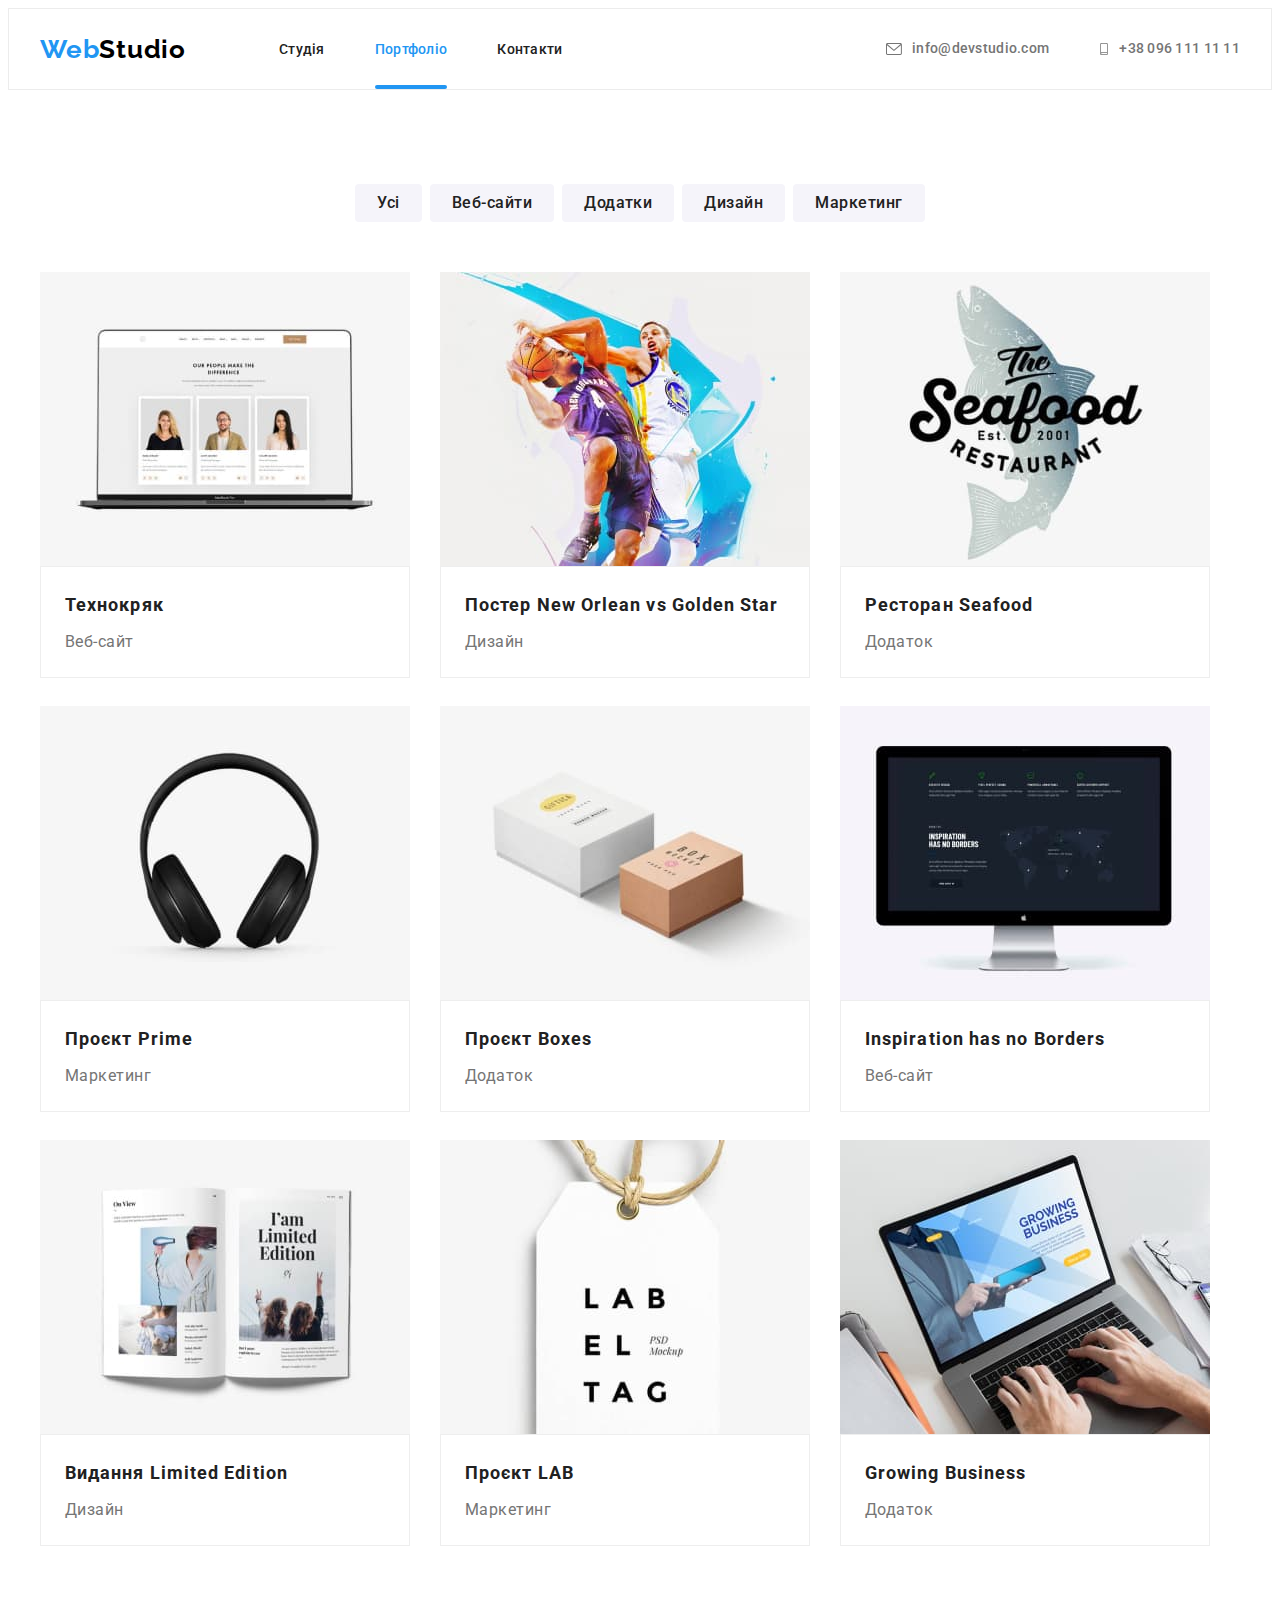
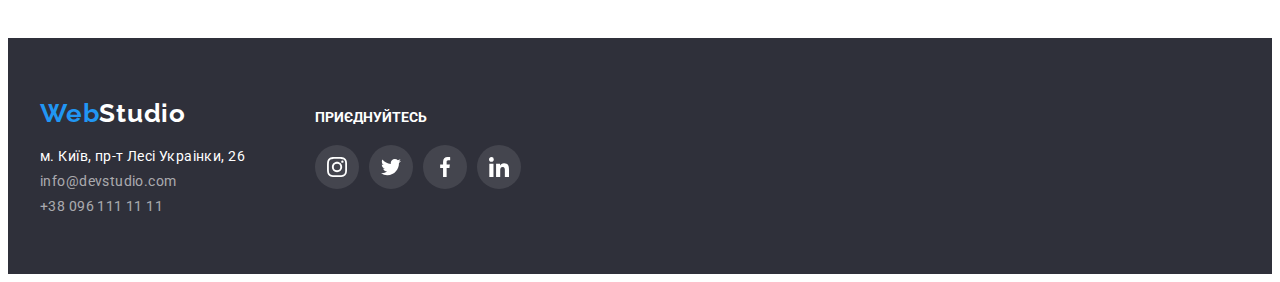
==== portfolio.html @ 9e0f8917 "Initial commit" ====
<!DOCTYPE html>
<html lang="uk">
  <head>
    <meta charset="UTF-8" />
    <meta http-equiv="X-UA-Compatible" content="IE=edge" />
    <meta name="viewport" content="width=device-width, initial-scale=1.0" />
    <title>Студія</title>

    <!-- Morden Normilize-->

    <link rel="stylesheet" href="https://cdnjs.cloudflare.com/ajax/libs/modern-normalize/1.1.0/modern-normalize.min.css" integrity="sha512-wpPYUAdjBVSE4KJnH1VR1HeZfpl1ub8YT/NKx4PuQ5NmX2tKuGu6U/JRp5y+Y8XG2tV+wKQpNHVUX03MfMFn9Q==" crossorigin="anonymous" referrerpolicy="no-referrer" />

    <!-- Styles CSS -->

    <link rel="stylesheet" href="./css/styles.css" />

    <!-- Google Fonts -->

    <link rel="preconnect" href="https://fonts.googleapis.com" />
    <link rel="preconnect" href="https://fonts.gstatic.com" crossorigin />
    <link
      href="https://fonts.googleapis.com/css2?family=Raleway:wght@700&family=Roboto:wght@400;500;700;900&display=swap"
      rel="stylesheet"
    />
  </head>
  <body>
    <header class="site-header">
      <div class="container">
        <nav class="header-nav">
          <a class="logo" href="./index.html"
            ><span class="accent">Web</span>Studio</a
          >
          <ul class="header-nav-links">
            <li>
              <a class="nav-links" href="./index.html">Студія</a>
            </li>
            <li class="current-page-underline">
              <a class="nav-links current-page" href="./portfolio.html">Портфоліо</a>
            </li>
            <li>
              <a class="nav-links" href="#">Контакти</a>
            </li>
          </ul>
        </nav>
        <ul class="header-contacts-link">
          <li>
              <a class="contacts-link" href="mailto:info@devstudio.com"
              ><svg class="contact-link-icon" width="16" height="12"><use href="./images/icon.svg#icon-envelope"></use></svg>info@devstudio.com</a
            >
          </li>
          <li>
            <a class="contacts-link" href="tel:380961111111"><svg class="contact-link-icon" width="10" height="12"><use href="./images/icon.svg#icon-smartphone"></use></svg>+38 096 111 11 11</a>
          </li>
        </ul>
      </div>      
    </header>
    <main>
      <section class="section">
        <div class="container">
          <h1 class="visually-hidden">Портфоліо</h1>
            <ul class="filter">
              <li><button class="filter-btn" type="button">Усі</button></li>
              <li><button class="filter-btn" type="button">Веб-сайти</button></li>
              <li><button class="filter-btn" type="button">Додатки</button></li>
              <li><button class="filter-btn" type="button">Дизайн</button></li>
              <li><button class="filter-btn" type="button">Маркетинг</button></li>
            </ul>
          <ul class="projects">
            <li>
              <a class="projects-card" href="">
                <div class="portfolio-thumb">
                  <img 
                   src="./images/portfolio/project1.jpg"
                  alt="portfolio-technokryak"
                  width="370"
                  height="294"
                />
                <div class="overlay">
                  <p class="overlay-text">Ресурс пропонує комплексні пропозиції з різним рівнем функціоналу та сервісів. Все це дозволить відвідувачу отримати вичерпні відомості про компанію чи приватну особу.</p>
                </div>
                </div>
                <div class="project-container">
                  <h3 class="project-title">Технокряк</h3>
                  <p class="progect-text">Веб-сайт</p>
                </div>                
              </a>              
            </li>
            <li>
              <a class="projects-card" href="">
                <div class="portfolio-thumb">
                  <img
                  src="./images/portfolio/project2.jpg"
                  alt="portfolio-poster-New-Orlean-vs-Golden-Star"
                  width="370"
                  height="294"
                  />
                  <div class="overlay">
                    <p class="overlay-text">Ресурс пропонує комплексні пропозиції з різним рівнем функціоналу та сервісів. Все це дозволить відвідувачу отримати вичерпні відомості про компанію чи приватну особу.</p>
                  </div>
                </div>
                  <div class="project-container">
                    <h3 class="project-title">
                      Постер <span lang="en">New Orlean vs Golden Star</span>
                    </h3>
                    <p class="progect-text">Дизайн</p>
                  </div>                  
              </a>
            </li>
            <li>
              <a class="projects-card" href="">
                <div class="portfolio-thumb">
                  <img
                src="./images/portfolio/project3.jpg"
                alt="portfolio-restaurant-Seafood"
                width="370"
                height="294"
              />
              <div class="overlay">
                <p class="overlay-text">Ресурс пропонує комплексні пропозиції з різним рівнем функціоналу та сервісів. Все це дозволить відвідувачу отримати вичерпні відомості про компанію чи приватну особу.</p>
              </div>
                </div>
              <div class="project-container">
                <h3 class="project-title">
                  Ресторан <span lang="eu">Seafood</span>
                </h3>
                <p class="progect-text">Додаток</p>
              </div>              
              </a>
            </li>
            <li>
              <a class="projects-card" href="">
                <div class="portfolio-thumb">
                  <img
                src="./images/portfolio/project4.jpg"
                alt="portfolio-project-Prime"
                width="370"
                height="294"
              />
              <div class="overlay">
                <p class="overlay-text">Ресурс пропонує комплексні пропозиції з різним рівнем функціоналу та сервісів. Все це дозволить відвідувачу отримати вичерпні відомості про компанію чи приватну особу.</p>
              </div>
                </div>
              <div class="project-container">
                <h3 class="project-title">Проєкт <span lang="eu">Prime</span></h3>
                <p class="progect-text">Маркетинг</p>
              </div>              
              </a>
            </li>
            <li>
              <a class="projects-card" href="">
                <div class="portfolio-thumb">
                  <img
                src="./images/portfolio/project5.jpg"
                alt="portfolio-project-Boxes"
                width="370"
                height="294"
              />
              <div class="overlay">
                <p class="overlay-text">Ресурс пропонує комплексні пропозиції з різним рівнем функціоналу та сервісів. Все це дозволить відвідувачу отримати вичерпні відомості про компанію чи приватну особу.</p>
              </div>
                </div>
              <div class="project-container">
                <h3 class="project-title">Проєкт <span lang="en">Boxes</span></h3>
                <p class="progect-text">Додаток</p>
              </div>              
              </a>
            </li>
            <li>
              <a class="projects-card" href="">
                <div class="portfolio-thumb">
                  <img
                src="./images/portfolio/project6.jpg"
                alt="portfolio-web-site-Inspiration-has-no-Borders"
                width="370"
                height="294"
              />
              <div class="overlay">
                <p class="overlay-text">Ресурс пропонує комплексні пропозиції з різним рівнем функціоналу та сервісів. Все це дозволить відвідувачу отримати вичерпні відомості про компанію чи приватну особу.</p>
              </div>
              </div>
              <div class="project-container">
                <h3 class="project-title" lang="en">Inspiration has no Borders</h3>
                <p class="progect-text">Веб-сайт</p>
              </div>              
              </a>
            </li>
            <li>
              <a class="projects-card" href="">
                <div class="portfolio-thumb">
                  <img
                src="./images/portfolio/project7.jpg"
                alt="portfolio-Limited-Edition"
                width="370"
                height="294"
              />
                <div class="overlay">
                  <p class="overlay-text">Ресурс пропонує комплексні пропозиції з різним рівнем функціоналу та сервісів. Все це дозволить відвідувачу отримати вичерпні відомості про компанію чи приватну особу.</p>
                </div>
                </div>
              <div class="project-container">
                <h3 class="project-title">
                  Видання <span lang="en">Limited Edition</span>
                </h3>
                <p class="progect-text">Дизайн</p>
              </div>              
              </a>
            </li>
            <li>
              <a class="projects-card" href="">
                <div class="portfolio-thumb">
                  <img
                src="./images/portfolio/project8.jpg"
                alt="portfolio-project-LAB"
                width="370"
                height="294"
              />
              <div class="overlay">
                <p class="overlay-text">Ресурс пропонує комплексні пропозиції з різним рівнем функціоналу та сервісів. Все це дозволить відвідувачу отримати вичерпні відомості про компанію чи приватну особу.</p>
              </div>
                </div>
              <div class="project-container">
                <h3 class="project-title">Проєкт LAB</h3>
                <p class="progect-text">Маркетинг</p>
              </div>              
              </a>
            </li>
            <li>
              <a class="projects-card" href="">
                <div class="portfolio-thumb">
                  <img
                src="./images/portfolio/project9.jpg"
                alt="portfolio-Growing-Business"
                width="370"
                height="294"
              />
              <div class="overlay">
                <p class="overlay-text">Ресурс пропонує комплексні пропозиції з різним рівнем функціоналу та сервісів. Все це дозволить відвідувачу отримати вичерпні відомості про компанію чи приватну особу.</p>
              </div>
                </div>
              <div class="project-container">
                <h3 class="project-title" lang="en">Growing Business</h3>
                <p class="progect-text">Додаток</p>
              </div>              
              </a>
            </li>
          </ul>
        </div>
      </section>
    </main>
    <footer class="footer">
      <div class="container">
        <div class="addres-info"><a class="logo-footer" href="./index.html"
          ><span class="accent">Web</span>Studio</a>
        <address class="footer-adress">
          <ul> 
            <li class="footer-adress-links">
              <a
                class="footer-map"
                href="https://goo.gl/maps/CPtrU1FHBa2aNyZL9"
                target="_blank"
                rel="noopener noreferrer nofollow"
                >м. Київ, пр-т Лесі Украінки, 26</a
              >
            </li>
            <li class="footer-adress-links">
              <a class="footer-contacts" href="mailto:info@devstudio.com"
                >info@devstudio.com</a
              >
            </li>
            <li class="footer-adress-links">
              <a class="footer-contacts" href="tel:380961111111"
                >+38 096 111 11 11</a
              >
            </li>
          </ul>
        </address>
      </div>
        <div class="social-links-container">
        <p class="social-links-text">приєднуйтесь</p>
        <ul class="social-links-list">
          <li><a class="social-links" href="http://instagram.com" target="_blank" rel="noopener no-referrer" aria-label="Instagram іконка"><svg class="social-links-icon" width="20" height="20"><use href="./images/icon.svg#icon-instagram"></use></svg></a></li>
          <li><a class="social-links" href="http://twitter.com" target="_blank" rel="noopener no-referrer" aria-label="Twitter іконка"><svg class="social-links-icon" width="20" height="20"><use href="./images/icon.svg#icon-twitter"></use></svg></a></li>
          <li><a class="social-links" href="http://facebook.com" target="_blank" rel="noopener no-referrer" aria-label="Facebook іконка"><svg class="social-links-icon" width="20" height="20"><use href="./images/icon.svg#icon-facebook"></use></svg></a></li>
          <li><a class="social-links" href="http://linkedin.com" target="_blank" rel="noopener no-referrer" aria-label="linkedin іконка"><svg class="social-links-icon" width="20" height="20"><use href="./images/icon.svg#icon-linkedin"></use></svg></a></li>
        </ul>  
        </div>      
      </div>
    </footer>
  </body>
</html>
---- css/styles.css ----
* {
  list-style: none;
  text-decoration: none;
}

ul {
  margin: 0;
  padding: 0;
}

h1,h2,h3,p {
  margin: 0;
}

img {
  display: block;
  max-width: 100%;
  height: auto;
}

:root {
  --colorOfHearders: #212121;
  --colorOfParagraphs: #757575;
  --activeSelection: #2196F3;
  --addColor: #FFFFFF;
  --backgroundFooter: #2F303A;
  --iconsColor: #AFB1B8;
  --animation: 250ms cubic-bezier(0.4, 0, 0.2, 1);

}

body {
  background-color: var(--addColor);
  color: var(--colorOfHearders);
  font-family: 'Roboto', sans-serif;
  font-size: 14px;
}

a {
  color: inherit;
}

.container{
  width: 1200px;
  padding: 0 15px;
  margin-left: auto;
  margin-right: auto;
  
}
.section {
  padding-top: 94px;
  padding-bottom: 94px;
}

/*----------------------HEADER-----------------------*/

.site-header {
  border: 1px solid #ECECEC;

}

.site-header .container {
  display: flex;
  align-items: center;
  justify-content: space-between;

}

.header-nav {
  display: flex;
  align-items: center;
}

.header-nav-links {
  display: flex;
  gap: 50px;

}

.logo {
  font-family: 'Raleway';
  font-style: normal;
  font-weight: 700;
  font-size: 26px;
  letter-spacing: 0.03em;
  color: #000000;
  display: inline-block;
  margin-right: 93px;

}

.accent {
  color: var(--activeSelection);
}

.nav-links {
  font-weight: 500;
  line-height: calc(16/14);
  letter-spacing: 0.02em;
  display: block;
  padding-bottom: 32px;
  padding-top: 32px;

  transition: color var(--animation);
}

.nav-links:hover,
.nav-links:focus {
  color: var(--activeSelection);
}

.current-page {
  position: relative;
  color: var(--activeSelection);

}

 .current-page::after {
  content: '';

  position: absolute;
  left: 0;
  bottom: 0;

  display: block;
  width: 100%;
  border-radius: 2px;
  background-color: var(--activeSelection);
  height: 4px;
 }



.contacts-link {
  font-weight: 500;
  line-height: 1.14;
  letter-spacing: 0.02em;
  color: var(--colorOfParagraphs);
  display: flex;
  align-items: center;
  gap: 10px;
  padding-top: 32px;
  padding-bottom: 32px;

  transition: color var(--animation);
}

.contacts-link:hover,
.contacts-link:focus {
color: var(--activeSelection);
}

.header-contacts-link {
  display: flex;
  gap: 50px;
}

 .contact-link-icon{
  fill: currentColor;
}


/*----------------------HERO--------------------------*/

.hero {
  width: 1600px;
  min-height: 600px;
  margin: 0 auto;
  background-repeat: no-repeat;
  background-size: cover;
  background-color: #C4C4C4;
  padding-top: 200px;
  padding-bottom: 200px;
  text-align: center;
  background-image: linear-gradient(to right, rgba(47, 48, 58, 0.4), rgba(47, 48, 58, 0.4)), url(../images/hero-background/hero-img.jpg);

}

.hero-title {
  font-weight: 900;
  font-size: 44px;
  letter-spacing: 0.06em;
  text-transform: uppercase;
  color:var(--addColor);
  line-height: calc(60/44);
  width: 696px;
  margin-bottom: 30px;
  margin-left: auto;
  margin-right: auto;


}

.hero-btn{
  background-color: var(--activeSelection);
  color: var(--addColor);
  letter-spacing: 0.06em;
  font-family: inherit;
  font-style: normal;
  font-weight: 700;
  font-size: 16px;
  line-height: calc(30/16);
  box-shadow: 0px 4px 4px rgba(0, 0, 0, 0.15);
  border-radius: 4px;
  border: none;
  cursor: pointer;
  display: inline-block;
  padding: 10px 32px;
  min-width: 216px;
  min-height: 50px;

  transition: background-color var(--animation), box-shadow var(--animation), border-radius var(--animation);


}

.hero-btn:focus,
.hero-btn:hover,
.hero-btn:active {   
  background-color: #188CE8;
  box-shadow: 0px 4px 4px rgba(0, 0, 0, 0.15);
  border-radius: 4px;
}     

/*----------------------FEATURES-------------------*/

.features {
  display: flex;
  gap: 30px;
}

.decor {
  display: flex;
  justify-content: center;
  align-items: center;
  height: 120px;
  margin-bottom: 30px;
  background-color: #F5F4FA;
  border-radius: 4px;
 }


.features-title {
  font-size: 14px;
  letter-spacing: 0.03em; 
  text-transform: uppercase;
  line-height: calc(16/14);
  margin-bottom: 10px;


}

.features-text {
  color: var(--colorOfParagraphs);
  font-weight: 400;
  line-height: calc(24/14);
  letter-spacing: 0.03em;
  width: 270px;
}

/*------------------OUR SERVICES---------------------*/

.about {
  padding-top: 0;
}
.section-title {
  font-size: 36px;
  line-height: calc(42/36);
  text-align: center;
  letter-spacing: 0.03em;
  margin-bottom: 50px;
}

.services {
  display: flex;
  gap: 30px;
}

.thumb {
  position: relative;
}

.label {
  position: absolute;
  bottom: 0;
  width: 370px;
  height: 70px;
  background-color: rgba(47, 48, 58, 0.8);
  color: var(--addColor) ;
  text-transform: uppercase;
  text-align: center;
  font-weight: 700;
  letter-spacing: 0.03em;
  line-height: calc(16/14);
  padding-top: 27px;
  padding-bottom: 27px;
}


/*-----------------OUR TEAM------------------------*/

.our-team {
background-color: #F5F4FA;
}

.our-team-card {
  display: flex;
}

.our-team-card-container {
  padding: 30px 0;
}

.our-team-list {
  background-color: var(--addColor);
  box-shadow: 0px 1px 3px rgba(0, 0, 0, 0.12), 0px 1px 1px rgba(0, 0, 0, 0.14), 0px 2px 1px rgba(0, 0, 0, 0.2);
  border-radius: 0px 0px 4px 4px;
  margin-right: 30px;
}

.our-team-title {
  font-weight: 500;
  font-size: 16px;
  line-height: calc(19/16);
  letter-spacing: 0.03em;
  text-align: center;
  margin-bottom: 10px;

  }

.our-team-list:last-child{
  margin-right: 0;
}  

.our-team-text {
  color: var(--colorOfParagraphs);
  text-align: center;
  font-size: 16px;
  line-height: calc(19/16);
  margin-bottom: 16px;
}

/*------------------CLIENTS--------------------*/

.clients {
  display: flex;
  justify-content: space-between;
}

.clients-list-link {
  display: flex;
  justify-content: center;
  align-items: center;
  width: 172px;
  height: 94px;
  border: 1px solid #AFB1B8;
  border-radius: 4px;
  color: var(--iconsColor);

  transition: border var(--animation), color var(--animation);
 }

.clients-list-link:hover,
.clients-list-link:focus {
  border: 1px solid var(--activeSelection);
  color: var(--activeSelection);
}

.clients-list-icon {
  fill: currentColor;
}



/*-------------------FOOTER--------------------*/

.footer {
  background-color: var(--backgroundFooter);
  padding-top: 60px;
  padding-bottom: 60px;
 
}

.footer .container {
  display: flex;
  gap: 70px;
  align-items: baseline;
}

.footer-adress {
  font-style: normal;
}

.footer-contacts {
  color: rgba(255, 255, 255, 0.6);
  font-weight: 400;
  letter-spacing: 0.03em;

  transition: color var(--animation);
  }


.footer-contacts:hover,
.footer-contacts:focus {
color: var(--activeSelection);
}

.footer-map {
  color: var(--addColor);
  letter-spacing: 0.03em;
  }


.logo-footer {
  font-family: 'Raleway';
  font-style: normal;
  font-weight: 700;
  font-size: 26px;
  letter-spacing: 0.03em;
  color: var(--addColor);
  display: inline-block;
  margin-bottom: 20px;
}

.footer-adress-links:not(:last-child) {
  margin-bottom:  9px;
}

.social-links-list {
  display: flex;
  justify-content: center;
  align-items: center;
  gap: 10px;
  
}


.social-links-text {
  text-transform: uppercase;
  color: var(--addColor);
  font-weight: 700;
  margin-bottom: 20px;
  
}

.social-links {
  display: flex;
  justify-content: center;
  align-items: center;
  width: 44px;
  height: 44px;
  background-color: rgba(255, 255, 255, 0.1);
  border-radius: 50%;
  color: var(--iconsColor);

  transition: background-color var(--animation), color var(--animation);

 }

 
.social-links:hover,
.social-links:focus {
  background-color: var(--activeSelection);
  color: var(--addColor);
 }

 .social-links-icon {
  fill: currentColor;
 }
 
 .footer .social-links-icon {
  fill: var(--addColor);
 }
 
/*---------------PORTFOLIO---------------------*/
/*---------------FILTRES------------------------*/

.visually-hidden {
  position: absolute;
  white-space: nowrap;
  width: 1px;
  height: 1px;
  overflow: hidden;
  border: 0;
  padding: 0;
  clip: rect(0 0 0 0);
  clip-path: inset(50%);
  margin: -1px;
}

.filter{
  display:flex;
  margin-bottom: 50px;
  justify-content: center;
  gap: 8px;

}

.filter-btn {
  font-family: inherit;
  font-style: normal;
  font-weight: 500;
  font-size: 16px;
  line-height: calc(26/16);
  text-align: center;
  letter-spacing: 0.03em;
  color: var(--colorOfHearders);
  background: #F5F4FA;
  border-radius: 4px;
  border: none;
  cursor: pointer;
  padding: 6px 22px;

  transition: color var(--animation), background-color var(--animation), box-shadow var(--animation);
}

.filter-btn:hover,
.filter-btn:focus {
  color: var(--addColor);
  background-color: var(--activeSelection);
  box-shadow: 0px 3px 1px rgba(0, 0, 0, 0.1), 0px 1px 2px rgba(0, 0, 0, 0.08), 0px 2px 2px rgba(0, 0, 0, 0.12);
}

/*----------------------PROJECTS----------------*/


.projects{
  display: flex;
  flex-wrap: wrap;
  align-content: center;
  gap: 30px;

}
.project-title {
  line-height: calc(36/18);
  letter-spacing: 0.06em;
  font-size: 18px;
  margin-bottom: 4px;
}

.progect-text {
  font-size: 16px;
  line-height: calc(30/16);
  letter-spacing: 0.03em;
  color: var(--colorOfParagraphs);
}

.project-container {
  padding: 20px 24px;
  background: var(--addColor);
  border: 1px solid #EEEEEE;

}

.projects-card {
  display: block;
  max-width: 370px;
  max-height: 404px;
  background-color: var(--addColor);

  transition: box-shadow var(--animation);
  
} 

.projects-card:hover,
.projects-card:focus {
 box-shadow: 0px 1px 1px rgba(0, 0, 0, 0.12), 0px 4px 4px rgba(0, 0, 0, 0.06), 1px 4px 6px rgba(0, 0, 0, 0.16);

}

.portfolio-thumb {
  position: relative;
  overflow: hidden;
  }

.overlay {
  position: absolute;
  top: 0;
  left: 0;
  width: 100%;
  height: 294px;
  background-color: rgba(33, 150, 243, 0.9);
  opacity: 0;
 
  transform: translateY(100%);
  transition: transform var(--animation);
  }  

.overlay-text {
  position: absolute;
  top: 0;
  left: 0;
  padding: 63px 24px;
  color: var(--addColor);
  font-size: 18px;
  line-height: calc(28/18);
  letter-spacing: 0.03em;
  
}

.projects-card:hover .overlay,
.projects-card:focus .overlay {
opacity: 1;
transform: translateY(0px);

}
 


/*--------------MODAL------------*/

.backdrop {
position: fixed;
top: 0;
left: 0;
width: 100%;
height: 100%;
background-color:rgba(0, 0, 0, 0.2);

opacity: 1; 
transition: opacity var(--animation), visibility var(--animation);

}

.backdrop.is-hidden {
  opacity: 0;
  pointer-events: none;
}

.modal {
position: absolute;
top: 50%;
left: 50%;
width: 528px;
height: 581px;
background-color: var(--addColor);
box-shadow: 0px 1px 3px rgba(0, 0, 0, 0.12), 0px 1px 1px rgba(0, 0, 0, 0.14), 0px 2px 1px rgba(0, 0, 0, 0.2);
border-radius: 4px;

display: flex;
justify-content: flex-end;

transform: translate(-50%, -50%) scale(1);
opacity: 1;
transition: transform var(--animation), opacity var(--animation);
}

.close-btn {
  display: flex;
  justify-content: center;
  align-items: center; 
  align-content: flex-end;
  width: 30px;
  height: 30px;
  background-color: var(--addColor);  
  border: 1px solid rgba(0, 0, 0, 0.1);
  border-radius: 50%;
  color: #000000;
  padding: 0;
  margin-top: 8px;
  margin-right: 8px;
}

.close-btn-icon {
  fill:currentColor;
}

.backdrop.is-hidden .modal{
  opacity: 0;
  transform: translate(-50%, -50%) scale(0.9);
}
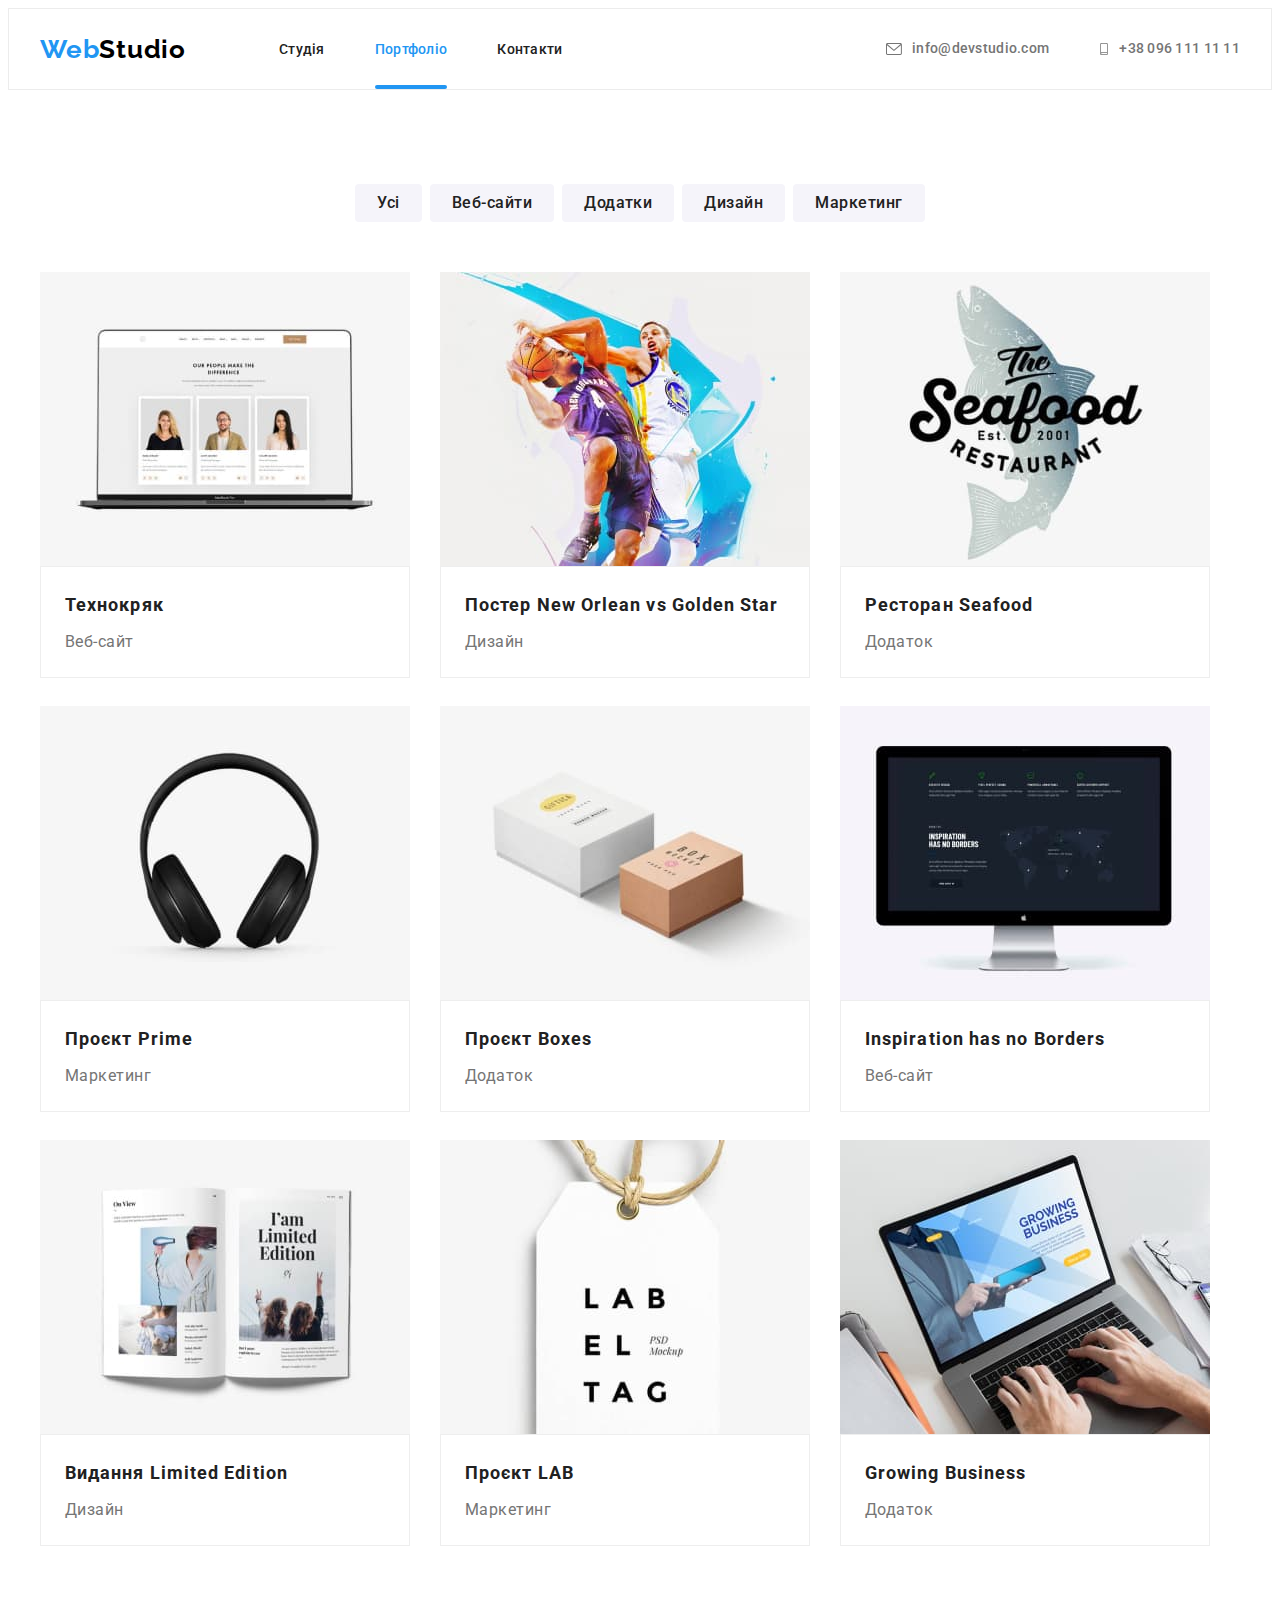
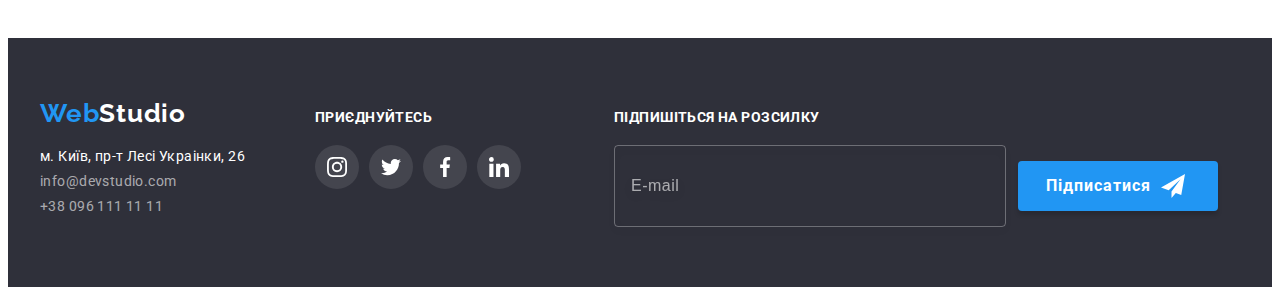
==== commit 23b54258: "HW6" ====
--- a/portfolio.html
+++ b/portfolio.html
@@ -276,14 +276,25 @@
         </address>
       </div>
         <div class="social-links-container">
-        <p class="social-links-text">приєднуйтесь</p>
+        <p class="footer-text">приєднуйтесь</p>
         <ul class="social-links-list">
-          <li><a class="social-links" href="http://instagram.com" target="_blank" rel="noopener no-referrer" aria-label="Instagram іконка"><svg class="social-links-icon" width="20" height="20"><use href="./images/icon.svg#icon-instagram"></use></svg></a></li>
-          <li><a class="social-links" href="http://twitter.com" target="_blank" rel="noopener no-referrer" aria-label="Twitter іконка"><svg class="social-links-icon" width="20" height="20"><use href="./images/icon.svg#icon-twitter"></use></svg></a></li>
-          <li><a class="social-links" href="http://facebook.com" target="_blank" rel="noopener no-referrer" aria-label="Facebook іконка"><svg class="social-links-icon" width="20" height="20"><use href="./images/icon.svg#icon-facebook"></use></svg></a></li>
-          <li><a class="social-links" href="http://linkedin.com" target="_blank" rel="noopener no-referrer" aria-label="linkedin іконка"><svg class="social-links-icon" width="20" height="20"><use href="./images/icon.svg#icon-linkedin"></use></svg></a></li>
+          <li><a class="social-links" href=""><svg class="social-links-icon" width="20" height="20"><use href="./images/icon.svg#icon-instagram"></use></svg></a></li>
+          <li><a class="social-links" href=""><svg class="social-links-icon" width="20" height="20"><use href="./images/icon.svg#icon-twitter"></use></svg></a></li>
+          <li><a class="social-links" href=""><svg class="social-links-icon" width="20" height="20"><use href="./images/icon.svg#icon-facebook"></use></svg></a></li>
+          <li><a class="social-links" href=""><svg class="social-links-icon" width="20" height="20"><use href="./images/icon.svg#icon-linkedin"></use></svg></a></li>
         </ul>  
-        </div>      
+        </div> 
+        <div class="sibscribe">
+          <p class="footer-text">Підпишіться на розсилку</p>
+          <form class="sibscribe-form" name="sibscribe_form" novalidate>
+            <label class="sibscribe-form-label" for="user_email">
+            <input class="sibscribe-form-field" type="text" name="user_email" id="user_email" placeholder="E-mail">
+            </label>
+             <button class="sibscribe-form-btn" type="submit">Підписатися
+              <svg class="btn-icon" width="24" height="24"><use href="./images/icon.svg#icon-sent"></use></svg>
+            </button>
+          </form>        
+        </div>     
       </div>
     </footer>
   </body>
--- a/css/styles.css
+++ b/css/styles.css
@@ -209,7 +209,7 @@
   min-width: 216px;
   min-height: 50px;
 
-  transition: background-color var(--animation), box-shadow var(--animation), border-radius var(--animation);
+  transition: background-color var(--animation);
 
 
 }
@@ -218,8 +218,7 @@
 .hero-btn:hover,
 .hero-btn:active {   
   background-color: #188CE8;
-  box-shadow: 0px 4px 4px rgba(0, 0, 0, 0.15);
-  border-radius: 4px;
+  
 }     
 
 /*----------------------FEATURES-------------------*/
@@ -383,7 +382,6 @@
 
 .footer .container {
   display: flex;
-  gap: 70px;
   align-items: baseline;
 }
 
@@ -435,14 +433,20 @@
 }
 
 
-.social-links-text {
+.footer-text {
   text-transform: uppercase;
   color: var(--addColor);
   font-weight: 700;
   margin-bottom: 20px;
-  
-}
-
+  line-height: calc(16/14);
+  letter-spacing: 0.03em;
+  font-size: 14px;
+}
+
+.social-links-container {
+  margin-left: 70px;
+  margin-right: 93px;
+}
 .social-links {
   display: flex;
   justify-content: center;
@@ -471,7 +475,68 @@
  .footer .social-links-icon {
   fill: var(--addColor);
  }
+
+ .sibscribe-form {
+  display: flex;
+  align-items: center;
+  gap: 12px;
+ }
+
+ .sibscribe-form-btn {
+  background: var(--activeSelection);
+  color: var(--addColor);
+  letter-spacing: 0.06em;
+  font-family: inherit;
+  font-style: normal;
+  font-weight: 700;
+  font-size: 16px;
+  line-height: calc(30/16);
+  box-shadow: 0px 4px 4px rgba(0, 0, 0, 0.15);
+  border-radius: 4px;
+  border: none;
+  cursor: pointer;
+  display: flex;
+  align-items: center;
+  gap: 10px;
+  padding: 10px 13px 10px 28px;
+  min-width: 200px;
+  min-height: 50px;
+  transition: background-color var(--animation);
+
+}
+
+.sibscribe-form-btn:focus,
+.sibscribe-form-btn:hover,
+.sibscribe-form-btn:active {   
+  background-color: #188CE8;  
+}     
+
+ .btn-icon {
+  fill: currentColor;
+ }
+
+ .sibscribe-form-field {
+  width: 358px;
+  height: 50px;
+  font-size: 16px;
+  color: rgba(255, 255, 255, 0.6);
+  outline: unset;
+  background-color: transparent;
+  padding: 15px 16px;
+  border: 1px solid rgba(255, 255, 255, 0.3);
+  filter: drop-shadow(0px 4px 4px rgba(0, 0, 0, 0.15));
+  border-radius: 4px;
+ }
+
+ .sibscribe-form-field::placeholder {
+ align-items: center;
+  letter-spacing: 0.03em;
+  color: rgba(255, 255, 255, 0.6);
+
+ }
+
  
+  
 /*---------------PORTFOLIO---------------------*/
 /*---------------FILTRES------------------------*/
 
@@ -636,9 +701,7 @@
 background-color: var(--addColor);
 box-shadow: 0px 1px 3px rgba(0, 0, 0, 0.12), 0px 1px 1px rgba(0, 0, 0, 0.14), 0px 2px 1px rgba(0, 0, 0, 0.2);
 border-radius: 4px;
-
-display: flex;
-justify-content: flex-end;
+padding: 40px;
 
 transform: translate(-50%, -50%) scale(1);
 opacity: 1;
@@ -646,10 +709,12 @@
 }
 
 .close-btn {
+  position: absolute;
+  top: 8px;
+  right: 8px;
   display: flex;
   justify-content: center;
   align-items: center; 
-  align-content: flex-end;
   width: 30px;
   height: 30px;
   background-color: var(--addColor);  
@@ -657,15 +722,178 @@
   border-radius: 50%;
   color: #000000;
   padding: 0;
-  margin-top: 8px;
-  margin-right: 8px;
+  cursor: pointer;
+  transition: color var(--animation);
 }
 
 .close-btn-icon {
   fill:currentColor;
+}
+
+.close-btn:focus,
+.close-btn:hover {
+  color: var(--activeSelection);
 }
 
 .backdrop.is-hidden .modal{
   opacity: 0;
   transform: translate(-50%, -50%) scale(0.9);
-}+}
+
+.modal-lable {
+display: block;
+font-weight: 700;
+font-size: 20px;
+line-height: calc(23/20);
+text-align: center;
+letter-spacing: 0.03em;
+margin-bottom: 12px;
+
+}
+
+.modal-form-lable {
+  font-size: 12px;
+  font-weight: 400;
+  line-height: calc(14/12);
+  letter-spacing: 0.01em;
+  color: var(--colorOfParagraphs);
+  display: block;
+  margin-bottom: 4px;
+}
+
+.modal-form-wrapper {
+  position: relative;
+  margin-bottom: 10px;
+}
+
+.modal-form-field {
+  width: 100%;
+  height: 40px;
+  border: 1px solid rgba(33, 33, 33, 0.2);
+  border-radius: 4px;
+  padding-left: 42px;
+
+  outline: 1px solid transparent;
+  outline-offset: -1px;
+  transition: outline var(--animation);
+}
+
+.modal-form-field:focus {
+  outline-color: var(--activeSelection);
+}
+
+.modal-form-icon {
+  position: absolute;
+  top:50%;
+  left: 12px;;
+  transform: translateY(-50%);
+  transition: fill var(--animation);
+}
+
+.modal-form-field:focus + .modal-form-icon {
+  fill: var(--activeSelection);
+}
+
+.modal-form-message {
+  width: 100%;
+  height: 120px;
+  resize: none;
+  border: 1px solid rgba(33, 33, 33, 0.2);
+  border-radius: 4px;
+  padding: 12px 16px;
+
+  outline: 1px solid transparent;
+  outline-offset: -1px;
+  transition: outline var(--animation);
+}
+
+.modal-form-message::placeholder {
+  font-size: 12px;
+  line-height: calc(14/12);
+  letter-spacing: 0.01em;
+  color: rgba(117, 117, 117, 0.5);
+  
+}
+
+.modal-form-message:focus {
+  outline-color: var(--activeSelection);
+}
+
+
+.modal-form-group {
+ margin-bottom: 20px;
+}
+
+.modal-form-agreement {
+  display: flex;
+  justify-content: center;
+  align-items: center;
+  gap: 7px;
+  margin-bottom: 30px;
+}
+
+.modal-form-agreement-text {
+  line-height: calc(24/14);
+  letter-spacing: 0.03em;
+  color: var(--colorOfParagraphs);
+  user-select: none;
+}
+
+.modal-form-agreement-link {
+  color: var(--activeSelection);
+  text-decoration: underline;
+  text-underline-offset: 3px;
+}
+
+.modal-form-chekbox {
+  appearance: none;
+  width: 16px;
+  height: 15px;
+
+  border: 2px solid var(--colorOfParagraphs);
+  border-radius: 2px;
+  outline: 2px solid transparent;
+  outline-offset: -2px;
+
+  background-position: center;
+  background-repeat: no-repeat;
+  background-size: 0;
+  background-image: url("data:image/svg+xml,%3Csvg width='16' height='15' viewBox='0 0 16 15' fill='none' xmlns='http://www.w3.org/2000/svg'%3E%3Crect width='16' height='15' rx='2' fill='%232196F3'/%3E%3Cpath d='M3.95703 7.75166L3.88825 7.68604L3.81923 7.75141L2.93123 8.59258L2.85486 8.66492L2.93097 8.73753L6.42671 12.0724L6.49574 12.1382L6.56476 12.0724L14.069 4.91352L14.1449 4.84116L14.069 4.76881L13.1873 3.92764L13.1183 3.86183L13.0493 3.92761L6.49577 10.1735L3.95703 7.75166Z' fill='white' stroke='white' stroke-width='0.2'/%3E%3C/svg%3E%0A");
+  transition: background-size var(--animation), background-color var(--animation), outline-color var(--animation);
+}
+
+.modal-form-chekbox:focus {
+  outline-color: var(--activeSelection);
+  background-color: var(--activeSelection);
+  background-size: 16px 15px;
+
+}
+
+.modal-form-btn {
+  display: block;
+  margin: auto;
+  align-items: center;
+  width: 200px;
+  padding: 10px 52px;
+  background: var(--activeSelection);
+  color: var(--addColor);
+  letter-spacing: 0.06em;
+  font-family: inherit;
+  font-style: normal;
+  font-weight: 700;
+  font-size: 16px;
+  line-height: calc(30/16);
+  box-shadow: 0px 4px 4px rgba(0, 0, 0, 0.15);
+  border-radius: 4px;
+  border: none;
+  cursor: pointer;
+
+  transition: ackground-color var(--animation) ;
+  
+}
+
+.modal-form-btn:focus,
+.modal-form-btn:hover,
+.modal-form-btn:active {   
+  background-color: #188CE8;  
+}     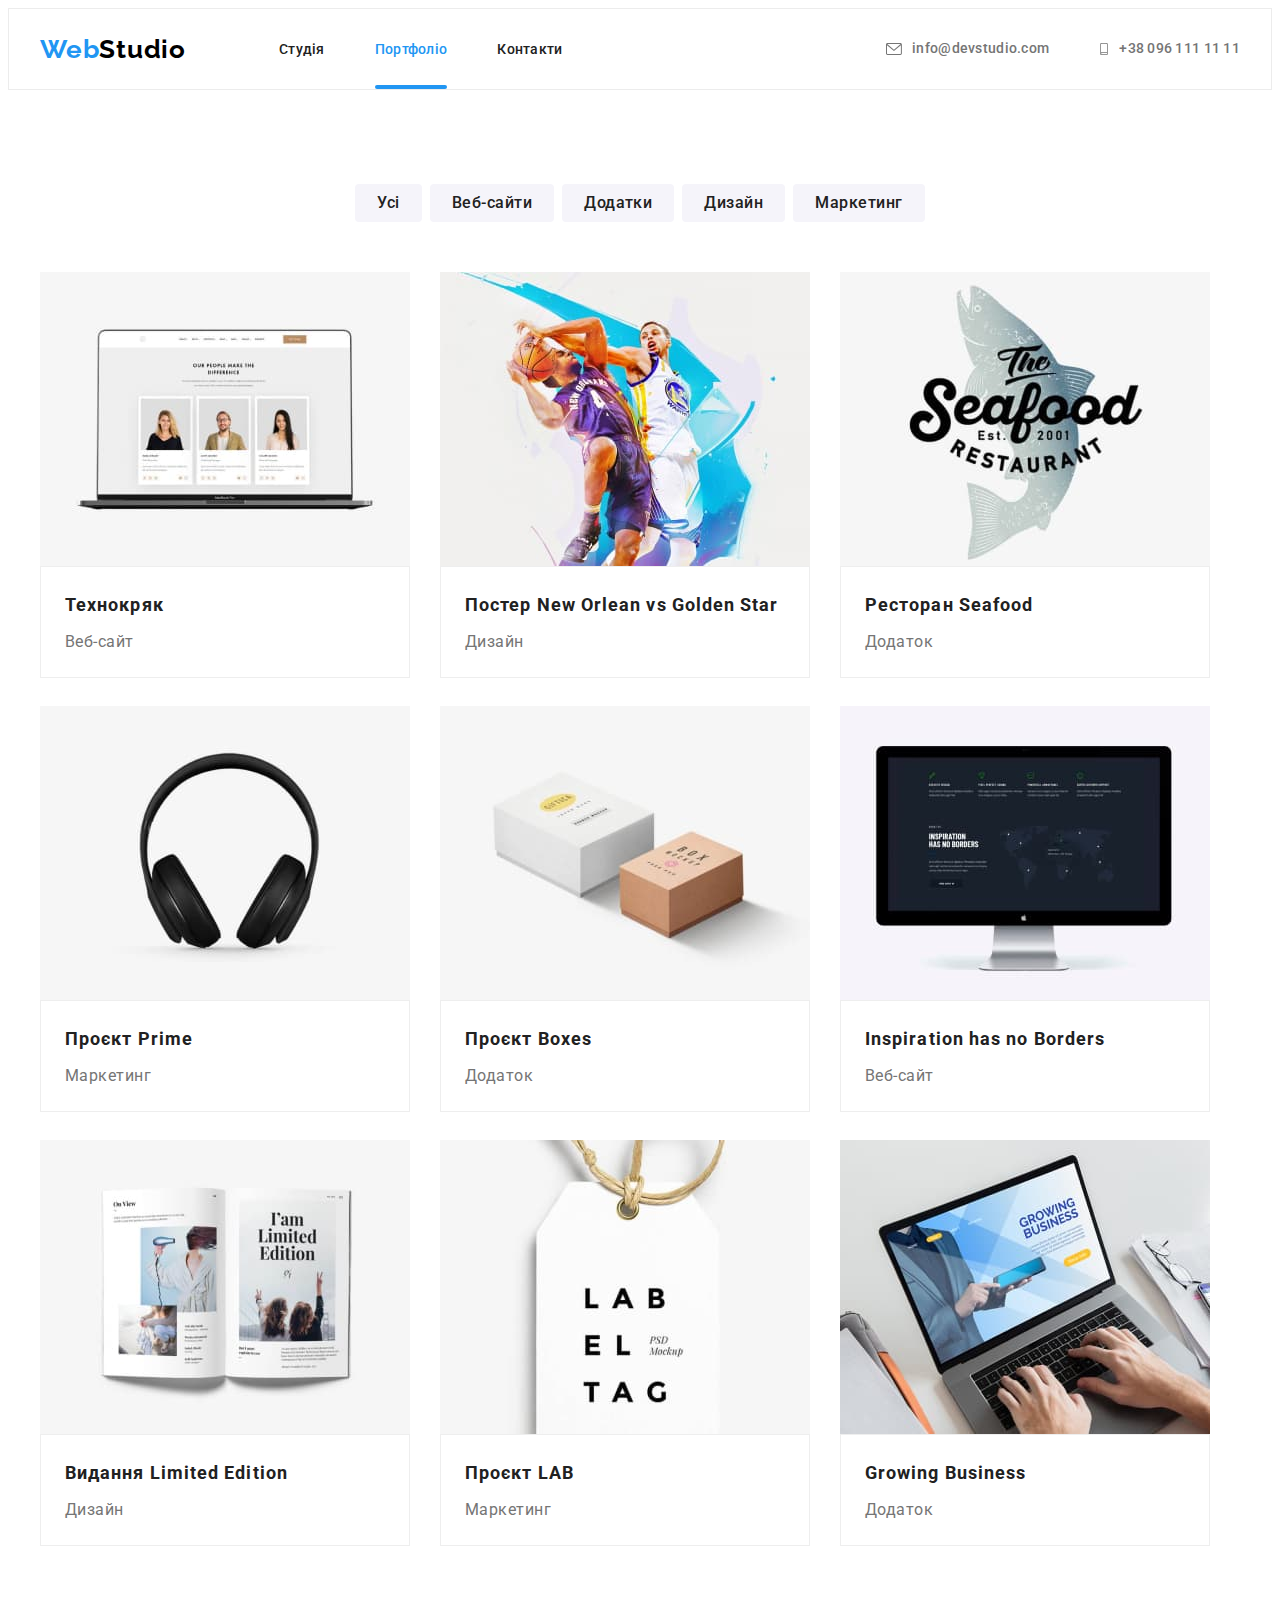
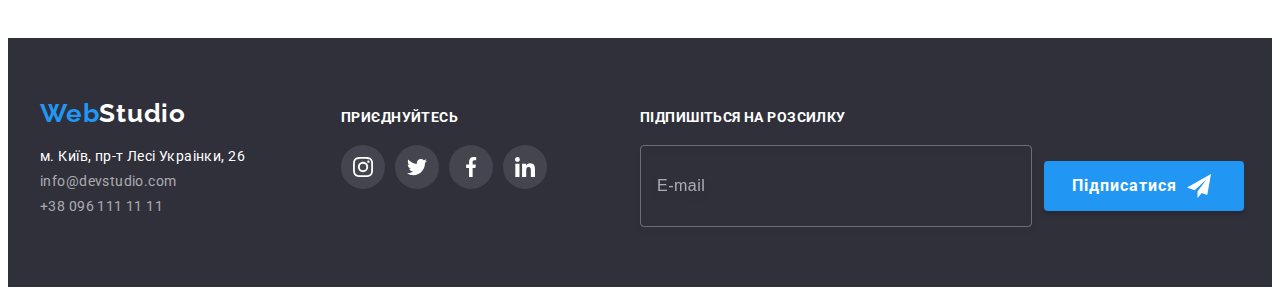
==== commit 05eb05d1: "added some sections into the BEM" ====
--- a/portfolio.html
+++ b/portfolio.html
@@ -57,7 +57,7 @@
     <main>
       <section class="section">
         <div class="container">
-          <h1 class="visually-hidden">Портфоліо</h1>
+          <h1 class="section__title--visually-hidden">Портфоліо</h1>
             <ul class="filter">
               <li><button class="filter-btn" type="button">Усі</button></li>
               <li><button class="filter-btn" type="button">Веб-сайти</button></li>
@@ -275,13 +275,13 @@
           </ul>
         </address>
       </div>
-        <div class="social-links-container">
+      <div class="social-links">
         <p class="footer-text">приєднуйтесь</p>
-        <ul class="social-links-list">
-          <li><a class="social-links" href=""><svg class="social-links-icon" width="20" height="20"><use href="./images/icon.svg#icon-instagram"></use></svg></a></li>
-          <li><a class="social-links" href=""><svg class="social-links-icon" width="20" height="20"><use href="./images/icon.svg#icon-twitter"></use></svg></a></li>
-          <li><a class="social-links" href=""><svg class="social-links-icon" width="20" height="20"><use href="./images/icon.svg#icon-facebook"></use></svg></a></li>
-          <li><a class="social-links" href=""><svg class="social-links-icon" width="20" height="20"><use href="./images/icon.svg#icon-linkedin"></use></svg></a></li>
+        <ul class="social-links__list">
+          <li><a class="social-links__link" href=""><svg class="social-links__icon" width="20" height="20"><use href="./images/icon.svg#icon-instagram"></use></svg></a></li>
+          <li><a class="social-links__link" href=""><svg class="social-links__icon" width="20" height="20"><use href="./images/icon.svg#icon-twitter"></use></svg></a></li>
+          <li><a class="social-links__link" href=""><svg class="social-links__icon" width="20" height="20"><use href="./images/icon.svg#icon-facebook"></use></svg></a></li>
+          <li><a class="social-links__link" href=""><svg class="social-links__icon" width="20" height="20"><use href="./images/icon.svg#icon-linkedin"></use></svg></a></li>
         </ul>  
         </div> 
         <div class="sibscribe">
--- a/css/styles.css
+++ b/css/styles.css
@@ -163,7 +163,7 @@
 /*----------------------HERO--------------------------*/
 
 .hero {
-  width: 1600px;
+ max-width: 1600px;
   min-height: 600px;
   margin: 0 auto;
   background-repeat: no-repeat;
@@ -173,6 +173,7 @@
   padding-bottom: 200px;
   text-align: center;
   background-image: linear-gradient(to right, rgba(47, 48, 58, 0.4), rgba(47, 48, 58, 0.4)), url(../images/hero-background/hero-img.jpg);
+  background-position: center;
 
 }
 
@@ -228,7 +229,7 @@
   gap: 30px;
 }
 
-.decor {
+.features__decor {
   display: flex;
   justify-content: center;
   align-items: center;
@@ -239,7 +240,7 @@
  }
 
 
-.features-title {
+.features__title {
   font-size: 14px;
   letter-spacing: 0.03em; 
   text-transform: uppercase;
@@ -249,7 +250,7 @@
 
 }
 
-.features-text {
+.features__text {
   color: var(--colorOfParagraphs);
   font-weight: 400;
   line-height: calc(24/14);
@@ -262,7 +263,7 @@
 .about {
   padding-top: 0;
 }
-.section-title {
+.section__title {
   font-size: 36px;
   line-height: calc(42/36);
   text-align: center;
@@ -275,15 +276,14 @@
   gap: 30px;
 }
 
-.thumb {
+.services__thumb {
   position: relative;
 }
 
-.label {
+.services__label {
   position: absolute;
   bottom: 0;
   width: 370px;
-  height: 70px;
   background-color: rgba(47, 48, 58, 0.8);
   color: var(--addColor) ;
   text-transform: uppercase;
@@ -302,36 +302,35 @@
 background-color: #F5F4FA;
 }
 
-.our-team-card {
-  display: flex;
-}
-
-.our-team-card-container {
-  padding: 30px 0;
-}
-
-.our-team-list {
+.card-set {
+  display: flex;
+}
+
+.card-set__item {
   background-color: var(--addColor);
   box-shadow: 0px 1px 3px rgba(0, 0, 0, 0.12), 0px 1px 1px rgba(0, 0, 0, 0.14), 0px 2px 1px rgba(0, 0, 0, 0.2);
   border-radius: 0px 0px 4px 4px;
   margin-right: 30px;
 }
 
-.our-team-title {
+.card-set__item:last-child{
+  margin-right: 0;
+}  
+
+.team-member {
+  padding: 30px 0;
+}
+
+.team-member__name {
   font-weight: 500;
   font-size: 16px;
   line-height: calc(19/16);
   letter-spacing: 0.03em;
   text-align: center;
   margin-bottom: 10px;
-
-  }
-
-.our-team-list:last-child{
-  margin-right: 0;
-}  
-
-.our-team-text {
+}
+
+.team-member__pos {
   color: var(--colorOfParagraphs);
   text-align: center;
   font-size: 16px;
@@ -346,7 +345,7 @@
   justify-content: space-between;
 }
 
-.clients-list-link {
+.clients__link {
   display: flex;
   justify-content: center;
   align-items: center;
@@ -359,13 +358,13 @@
   transition: border var(--animation), color var(--animation);
  }
 
-.clients-list-link:hover,
-.clients-list-link:focus {
+.clients__link:hover,
+.clients__link:focus {
   border: 1px solid var(--activeSelection);
   color: var(--activeSelection);
 }
 
-.clients-list-icon {
+.clients__icon {
   fill: currentColor;
 }
 
@@ -389,11 +388,14 @@
   font-style: normal;
 }
 
+.addres-info{
+  min-width: 231px;
+}
+
 .footer-contacts {
   color: rgba(255, 255, 255, 0.6);
   font-weight: 400;
   letter-spacing: 0.03em;
-
   transition: color var(--animation);
   }
 
@@ -424,7 +426,7 @@
   margin-bottom:  9px;
 }
 
-.social-links-list {
+.social-links__list {
   display: flex;
   justify-content: center;
   align-items: center;
@@ -443,11 +445,12 @@
   font-size: 14px;
 }
 
-.social-links-container {
+footer .social-links {
   margin-left: 70px;
   margin-right: 93px;
 }
-.social-links {
+
+.social-links__link {
   display: flex;
   justify-content: center;
   align-items: center;
@@ -462,17 +465,17 @@
  }
 
  
-.social-links:hover,
-.social-links:focus {
+.social-links__link:hover,
+.social-links__link:focus {
   background-color: var(--activeSelection);
   color: var(--addColor);
  }
 
- .social-links-icon {
+ .social-links__icon {
   fill: currentColor;
  }
  
- .footer .social-links-icon {
+ .footer .social-links__icon {
   fill: var(--addColor);
  }
 
@@ -540,7 +543,7 @@
 /*---------------PORTFOLIO---------------------*/
 /*---------------FILTRES------------------------*/
 
-.visually-hidden {
+.section__title--visually-hidden {
   position: absolute;
   white-space: nowrap;
   width: 1px;
@@ -697,7 +700,6 @@
 top: 50%;
 left: 50%;
 width: 528px;
-height: 581px;
 background-color: var(--addColor);
 box-shadow: 0px 1px 3px rgba(0, 0, 0, 0.12), 0px 1px 1px rgba(0, 0, 0, 0.14), 0px 2px 1px rgba(0, 0, 0, 0.2);
 border-radius: 4px;
@@ -766,6 +768,10 @@
   margin-bottom: 10px;
 }
 
+.modal-form-wrapper:last-child {
+  margin-bottom: 0;
+}
+
 .modal-form-field {
   width: 100%;
   height: 40px;
@@ -795,6 +801,7 @@
 }
 
 .modal-form-message {
+  display: block;
   width: 100%;
   height: 120px;
   resize: none;
